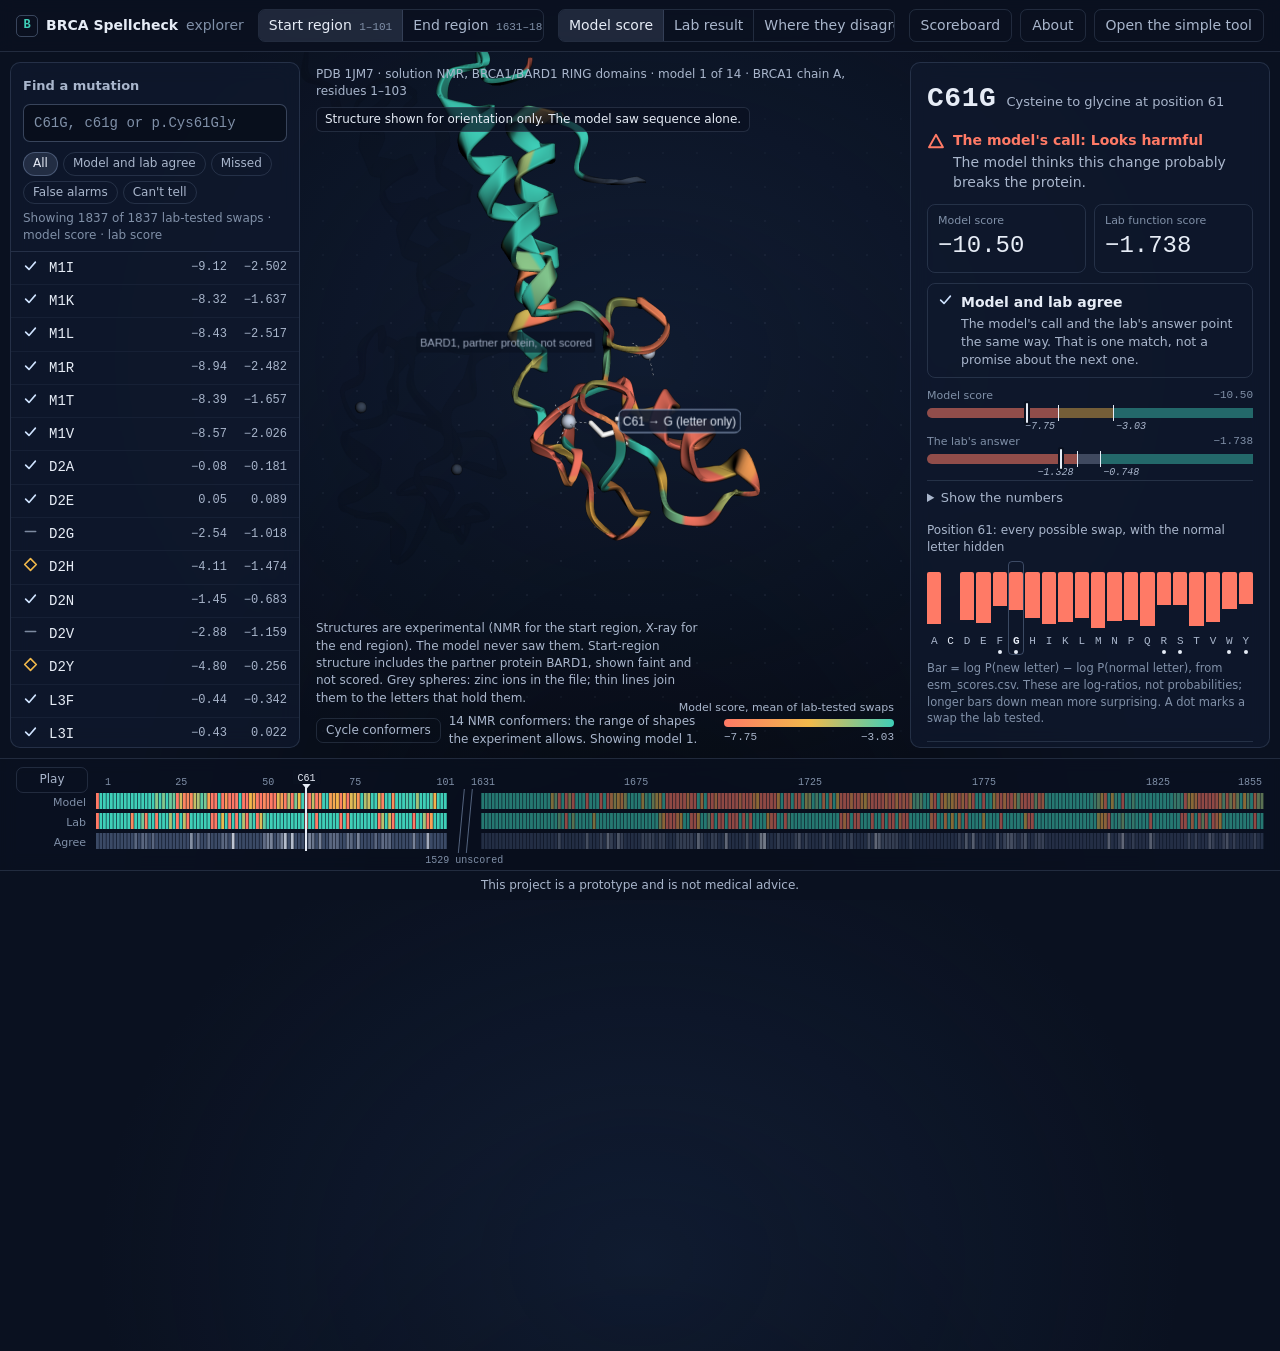
==== explorer/index.html @ a31e1cd8 "Add static explorer: 3D structure, scrubber, readout Co-Authored-By: Claude Opus 5.5 <noreply@anthro" ====
<!doctype html>
<html lang="en">
<head>
<meta charset="utf-8">
<meta name="viewport" content="width=device-width, initial-scale=1">
<title>BRCA Spellcheck Explorer</title>
<meta name="description" content="Explore how a protein language model's calls on BRCA1 swaps compare with lab results. A prototype, not medical advice.">
<link rel="stylesheet" href="style.css">
</head>
<body>
<div id="app">
  <header class="top">
    <div class="brand"><span class="mark" aria-hidden="true">B</span><span>BRCA Spellcheck</span><span class="sub">explorer</span></div>
    <div class="seg" role="group" aria-label="Region">
      <button type="button" data-region="start" class="on">Start region <span class="hint">1–101</span></button>
      <button type="button" data-region="end">End region <span class="hint">1631–1855</span></button>
    </div>
    <div class="seg" role="group" aria-label="Colour by">
      <button type="button" data-mode="model" class="on">Model score</button>
      <button type="button" data-mode="lab">Lab result</button>
      <button type="button" data-mode="disagree">Where they disagree</button>
    </div>
    <div class="actions">
      <button type="button" class="ghost" id="open-score">Scoreboard</button>
      <button type="button" class="ghost" id="open-about">About</button>
      <a class="ghost" id="tool-link" href="#">Open the simple tool</a>
    </div>
  </header>

  <aside class="panel left" aria-label="Find a mutation">
    <h2>Find a mutation</h2>
    <form id="search-form" autocomplete="off">
      <input id="search" type="text" spellcheck="false" placeholder="C61G, c61g or p.Cys61Gly" aria-label="Mutation">
    </form>
    <p id="search-msg" class="msg" role="status"></p>
    <div class="chips" role="group" aria-label="Filter">
      <button type="button" data-filter="all" class="on">All</button>
      <button type="button" data-filter="agree">Model and lab agree</button>
      <button type="button" data-filter="miss">Missed</button>
      <button type="button" data-filter="alarm">False alarms</button>
      <button type="button" data-filter="cant">Can't tell</button>
    </div>
    <p class="count" id="list-count"></p>
    <ul id="list" class="list"></ul>
  </aside>

  <main class="stage" aria-label="BRCA1 structure">
    <div id="viewer"></div>
    <div id="fallback" hidden><canvas id="ribbon"></canvas></div>
    <div class="stage-head">
      <p class="pdb" id="pdb-caption"></p>
      <p class="orient">Structure shown for orientation only. The model saw sequence alone.</p>
    </div>
    <div class="legend" id="legend"></div>
    <div class="stage-foot">
      <p id="stage-note"></p>
      <div id="flex" class="flex" hidden>
        <button type="button" id="flex-btn" class="ghost small">Cycle conformers</button>
        <span id="flex-label"></span>
      </div>
    </div>
    <div id="tip" class="tip" hidden></div>
  </main>

  <aside class="panel right" aria-label="Readout" id="readout"></aside>

  <section class="scrub" aria-label="Position scrubber">
    <div class="scrub-side">
      <button type="button" id="play" class="ghost small" aria-label="Play sweep">Play</button>
      <span class="rowlab">Model</span><span class="rowlab">Lab</span><span class="rowlab">Agree</span>
    </div>
    <div class="scrub-track"><canvas id="track" tabindex="0" aria-label="Scored positions. Use arrow keys to move."></canvas></div>
  </section>

  <footer class="disclaimer">This project is a prototype and is not medical advice.</footer>
</div>

<div class="overlay" id="score" hidden role="dialog" aria-modal="true" aria-labelledby="score-title">
  <div class="sheet">
    <button type="button" class="close ghost small" data-close>Close</button>
    <div id="score-body"></div>
  </div>
</div>

<div class="overlay" id="about" hidden role="dialog" aria-modal="true" aria-labelledby="about-title">
  <div class="sheet">
    <button type="button" class="close ghost small" data-close>Close</button>
    <div id="about-body"></div>
  </div>
</div>

<div id="intro" hidden>
  <div class="intro-seq" id="intro-seq"></div>
  <p class="intro-cap" id="intro-cap"></p>
  <p class="intro-skip">Click or press any key to skip</p>
</div>

<script src="vendor/3Dmol-min.js"></script>
<script src="verdict.js"></script>
<script src="main.js"></script>
</body>
</html>
---- explorer/style.css ----
:root {
  --bg: #0a1120;
  --bg2: #0e1729;
  --panel: rgba(16, 26, 46, 0.72);
  --panel-solid: #111c31;
  --line: rgba(160, 185, 225, 0.16);
  --line-strong: rgba(160, 185, 225, 0.32);
  --ink: #e6ecf6;
  --ink2: #a9b6cc;
  --ink3: #8090a8;
  --harmful: #ff7a66;
  --harmless: #3fcfb8;
  --cant: #f2b94b;
  --disagree: #9fb0cc;
  --agree: #cfe3ff;
  --untested: #7d8aa1;
  --focus: #8fc2ff;
  --hatch: repeating-linear-gradient(135deg, #9fb0cc 0 3px, #4d5b74 3px 6px);
  --ease: cubic-bezier(0.22, 0.8, 0.24, 1);
  --t1: 150ms;
  --t2: 300ms;
  --t3: 600ms;
  --sans: "Inter", "Segoe UI", system-ui, -apple-system, Roboto, Helvetica, Arial, sans-serif;
  --mono: "JetBrains Mono", "Cascadia Mono", "SF Mono", Consolas, ui-monospace, Menlo, monospace;
  color-scheme: dark;
}

* { box-sizing: border-box; }
[hidden] { display: none !important; }
html, body { height: 100%; margin: 0; }
body {
  background:
    radial-gradient(ellipse at 50% 40%, rgba(40, 70, 120, 0.22), transparent 60%),
    radial-gradient(ellipse at 50% 120%, rgba(0, 0, 0, 0.6), transparent 60%),
    var(--bg);
  color: var(--ink);
  font: 14px/1.45 var(--sans);
  overflow: hidden;
}
body::before {
  content: "";
  position: fixed;
  inset: 0;
  pointer-events: none;
  background-image: radial-gradient(rgba(200, 220, 255, 0.18) 1px, transparent 1.2px);
  background-size: 34px 34px;
  mask-image: radial-gradient(ellipse at center, rgba(0, 0, 0, 0.5), transparent 75%);
}
button, input, a { font: inherit; color: inherit; }
:focus-visible { outline: 2px solid var(--focus); outline-offset: 2px; }
.num, .mono { font-family: var(--mono); font-variant-numeric: tabular-nums; }

#app {
  position: relative;
  height: 100vh;
  display: grid;
  grid-template-columns: 300px 1fr 370px;
  grid-template-rows: 52px 1fr 112px 30px;
  grid-template-areas:
    "top top top"
    "left stage right"
    "scrub scrub scrub"
    "foot foot foot";
}

.top {
  grid-area: top;
  display: flex;
  align-items: center;
  gap: 14px;
  padding: 0 16px;
  border-bottom: 1px solid var(--line);
  background: rgba(10, 17, 32, 0.8);
  backdrop-filter: blur(8px);
  z-index: 5;
}
.brand { display: flex; align-items: center; gap: 8px; font-weight: 600; white-space: nowrap; }
.brand .mark {
  width: 22px; height: 22px; display: grid; place-items: center;
  border: 1px solid var(--line-strong); border-radius: 5px;
  font-family: var(--mono); font-size: 12px; color: var(--harmless);
}
.brand .sub { color: var(--ink3); font-weight: 400; }
.seg { display: flex; border: 1px solid var(--line); border-radius: 7px; overflow: hidden; }
.seg button {
  border: 0; background: transparent; padding: 5px 10px; cursor: pointer; color: var(--ink2);
  border-right: 1px solid var(--line); white-space: nowrap;
  transition: background var(--t1) var(--ease), color var(--t1) var(--ease);
}
.seg button:last-child { border-right: 0; }
.seg button:hover { color: var(--ink); background: rgba(160, 185, 225, 0.06); }
.seg button.on { background: rgba(160, 185, 225, 0.14); color: var(--ink); }
.seg .hint { color: var(--ink3); font-family: var(--mono); font-size: 11px; margin-left: 3px; }
.actions { margin-left: auto; display: flex; gap: 8px; }
.ghost {
  border: 1px solid var(--line); background: transparent; border-radius: 7px;
  padding: 5px 11px; cursor: pointer; text-decoration: none; color: var(--ink2); white-space: nowrap;
  transition: border-color var(--t1) var(--ease), color var(--t1) var(--ease);
}
.ghost:hover { border-color: var(--line-strong); color: var(--ink); }
.ghost.small { padding: 3px 9px; font-size: 12px; }

.panel {
  background: var(--panel);
  backdrop-filter: blur(10px);
  border: 1px solid var(--line);
  border-radius: 10px;
  margin: 10px;
  overflow: hidden;
  z-index: 3;
  animation: slide var(--t3) var(--ease) both;
}
.panel h2 { font-size: 13px; font-weight: 600; margin: 0 0 8px; color: var(--ink2); }
.left { grid-area: left; display: flex; flex-direction: column; padding: 14px 12px 0; margin-right: 0; }
.right { grid-area: right; padding: 16px; margin-left: 0; overflow-y: auto; }
@keyframes slide { from { opacity: 0; transform: translateY(8px); } to { opacity: 1; transform: none; } }

#search {
  width: 100%; padding: 8px 10px; border-radius: 7px; border: 1px solid var(--line-strong);
  background: rgba(5, 10, 20, 0.6); font-family: var(--mono);
}
#search::placeholder { color: var(--ink3); }
.msg { min-height: 0; margin: 6px 0 0; font-size: 12px; color: var(--cant); }
.msg:empty { display: none; }
.chips { display: flex; flex-wrap: wrap; gap: 5px; margin: 10px 0 6px; }
.chips button {
  border: 1px solid var(--line); background: transparent; border-radius: 999px; padding: 2px 9px;
  font-size: 12px; color: var(--ink2); cursor: pointer;
}
.chips button.on { border-color: var(--line-strong); background: rgba(160, 185, 225, 0.14); color: var(--ink); }
.count { margin: 0 0 6px; font-size: 12px; color: var(--ink3); }
.list { list-style: none; margin: 0 -12px; padding: 0; overflow-y: auto; flex: 1; border-top: 1px solid var(--line); }
.list li button {
  width: 100%; display: grid; grid-template-columns: 18px 1fr auto auto; gap: 8px; align-items: center;
  padding: 6px 12px; border: 0; border-bottom: 1px solid rgba(160, 185, 225, 0.06); background: transparent;
  text-align: left; cursor: pointer;
}
.list li button:hover { background: rgba(160, 185, 225, 0.06); }
.list li button.sel { background: rgba(160, 185, 225, 0.14); }
.list .mut { font-family: var(--mono); }
.list .v { font-family: var(--mono); font-size: 12px; color: var(--ink2); font-variant-numeric: tabular-nums; min-width: 52px; text-align: right; }

.ico { width: 15px; height: 15px; fill: none; stroke: currentColor; stroke-width: 1.7; stroke-linejoin: round; stroke-linecap: round; flex: none; }
.st-harmful { color: var(--harmful); }
.st-harmless { color: var(--harmless); }
.st-cant { color: var(--cant); }
.st-agree { color: var(--agree); }
.st-miss, .st-alarm, .st-disagree { color: var(--disagree); }
.st-grey, .st-untested { color: var(--untested); }

.stage { grid-area: stage; position: relative; min-width: 0; min-height: 0; }
#viewer, #fallback { position: absolute; inset: 0; }
#fallback canvas { width: 100%; height: 100%; display: block; }
.stage-head { position: absolute; top: 14px; left: 16px; right: 16px; pointer-events: none; }
.pdb { margin: 0; font-size: 12px; color: var(--ink2); }
.orient {
  display: inline-block; margin: 6px 0 0; padding: 3px 8px; font-size: 12px; color: var(--ink);
  border: 1px solid var(--line); border-radius: 6px; background: rgba(10, 17, 32, 0.7);
}
.stage-foot { position: absolute; left: 16px; right: 200px; bottom: 10px; display: flex; flex-direction: column; gap: 6px; }
.stage-foot p { margin: 0; font-size: 12px; color: var(--ink2); max-width: 60ch; pointer-events: none; }
.flex { display: flex; align-items: center; gap: 8px; font-size: 12px; color: var(--ink2); }
.legend {
  position: absolute; bottom: 12px; right: 16px; display: flex; flex-direction: column; gap: 3px;
  font-size: 11px; color: var(--ink2); text-align: right; pointer-events: none;
}
.legend .bar { width: 170px; height: 8px; border-radius: 4px; margin-left: auto; }
.legend .ends { display: flex; justify-content: space-between; width: 170px; margin-left: auto; font-family: var(--mono); }
.tip {
  position: absolute; pointer-events: none; padding: 4px 8px; border-radius: 6px; font-size: 12px;
  background: var(--panel-solid); border: 1px solid var(--line-strong); font-family: var(--mono); z-index: 4;
  white-space: nowrap;
}

.ro-name { display: flex; align-items: baseline; gap: 10px; }
.ro-name h1 { font-family: var(--mono); font-size: 28px; margin: 0; letter-spacing: 0.02em; font-weight: 600; }
.ro-name span { color: var(--ink2); font-size: 13px; }
.ro-verdict { display: flex; gap: 8px; align-items: flex-start; margin: 10px 0 12px; }
.ro-verdict .ico { width: 18px; height: 18px; margin-top: 2px; }
.ro-verdict b { display: block; }
.ro-verdict p { margin: 2px 0 0; color: var(--ink2); }
.bignums { display: grid; grid-template-columns: 1fr 1fr; gap: 8px; }
.bignum { border: 1px solid var(--line); border-radius: 8px; padding: 8px 10px; }
.bignum .k { font-size: 11px; color: var(--ink3); }
.bignum .n { font-family: var(--mono); font-size: 24px; font-variant-numeric: tabular-nums; }
.bignum .n.na { font-size: 14px; color: var(--ink2); padding: 7px 0; }
.badge {
  display: flex; gap: 8px; align-items: flex-start; margin: 10px 0; padding: 8px 10px;
  border: 1px solid var(--line); border-radius: 8px;
}
.badge b { color: var(--ink); }
.badge p { margin: 2px 0 0; color: var(--ink2); font-size: 12.5px; }
.gauge { margin: 6px 0 4px; }
.gauge .lab { font-size: 11px; color: var(--ink3); display: flex; justify-content: space-between; }
.gtrack { position: relative; height: 10px; border-radius: 5px; margin: 4px 0 16px; overflow: visible; display: flex; }
.gtrack .z { height: 100%; }
.gtrack .z:first-child { border-radius: 5px 0 0 5px; }
.gtrack .z:last-child { border-radius: 0 5px 5px 0; }
.gtrack .cut { position: absolute; top: -3px; bottom: -3px; width: 1px; background: var(--ink); }
.gtrack .cut span { position: absolute; top: 15px; transform: translateX(-100%); padding-right: 3px; font-size: 10px; font-family: var(--mono); color: var(--ink2); white-space: nowrap; }
.gtrack .cut.r span { transform: none; padding: 0 0 0 3px; }
.gtrack .mk {
  position: absolute; top: -5px; width: 2px; height: 20px; background: var(--ink); border-radius: 1px;
  transition: left var(--t3) var(--ease);
  box-shadow: 0 0 0 2px var(--bg);
}
details { border-top: 1px solid var(--line); margin-top: 6px; padding-top: 8px; }
summary { cursor: pointer; color: var(--ink2); font-size: 13px; }
dl { display: grid; grid-template-columns: auto 1fr; gap: 4px 10px; margin: 8px 0 0; font-size: 12.5px; }
dt { color: var(--ink3); }
dd { margin: 0; }
.strip-head { margin: 14px 0 6px; font-size: 12px; color: var(--ink2); }
.strip { display: grid; grid-template-columns: repeat(20, 1fr); gap: 2px; align-items: end; height: 92px; }
.strip button {
  position: relative; height: 100%; border: 0; padding: 0; background: transparent; cursor: pointer;
  display: flex; flex-direction: column; justify-content: flex-end; align-items: center;
}
.strip .barwrap { position: relative; width: 100%; flex: 1; display: flex; align-items: flex-start; }
.strip .bar { width: 100%; border-radius: 2px 2px 0 0; transform-origin: top; transition: transform var(--t3) var(--ease); }
.strip .let { font-family: var(--mono); font-size: 11px; color: var(--ink2); line-height: 16px; }
.strip .dot { width: 4px; height: 4px; border-radius: 50%; background: var(--ink); margin-top: 1px; }
.strip .dot.none { background: transparent; }
.strip button.sel .let { color: var(--ink); font-weight: 700; }
.strip button.sel { outline: 1px solid var(--line-strong); border-radius: 3px; }
.strip button.wt .let { color: var(--ink); }
.strip button.wt .mask { position: absolute; top: 0; left: 0; right: 0; text-align: center; font-family: var(--mono); color: var(--ink3); font-size: 11px; }
.strip-note { font-size: 11.5px; color: var(--ink3); margin: 6px 0 0; }
.note { font-size: 12px; color: var(--ink3); margin: 14px 0 0; border-top: 1px solid var(--line); padding-top: 8px; }

.scrub {
  grid-area: scrub; display: grid; grid-template-columns: 72px 1fr; gap: 8px; padding: 8px 16px 6px;
  border-top: 1px solid var(--line); background: rgba(10, 17, 32, 0.75); backdrop-filter: blur(8px); z-index: 3;
}
.scrub-side { display: grid; grid-template-rows: 26px 20px 20px 20px; align-items: center; font-size: 11px; color: var(--ink3); }
.scrub-side .rowlab { text-align: right; padding-right: 2px; }
.scrub-track { position: relative; min-width: 0; }
#track { width: 100%; height: 100%; display: block; cursor: ew-resize; touch-action: none; }

.disclaimer {
  grid-area: foot; display: flex; align-items: center; justify-content: center; font-size: 12px; color: var(--ink2);
  border-top: 1px solid var(--line); background: var(--bg); z-index: 3;
}

.overlay {
  position: fixed; inset: 0; z-index: 20; display: grid; place-items: center; padding: 16px;
  background: rgba(4, 8, 16, 0.72); backdrop-filter: blur(4px);
  animation: fade var(--t2) var(--ease);
}
.overlay[hidden] { display: none; }
@keyframes fade { from { opacity: 0; } to { opacity: 1; } }
.sheet {
  position: relative; width: min(880px, 100%); max-height: calc(100vh - 32px); overflow-y: auto;
  background: var(--panel-solid); border: 1px solid var(--line-strong); border-radius: 12px; padding: 22px 24px;
}
.sheet h2 { margin: 0 0 4px; font-size: 20px; }
.sheet h3 { margin: 18px 0 6px; font-size: 14px; color: var(--ink2); font-weight: 600; }
.sheet p { color: var(--ink2); margin: 6px 0; }
.close { position: absolute; top: 14px; right: 14px; }
.lead { font-size: 15px; color: var(--ink) !important; }
.arms { display: grid; gap: 12px; margin-top: 14px; }
.arm { display: grid; grid-template-columns: 210px 1fr 1fr; gap: 14px; align-items: center; border-top: 1px solid var(--line); padding-top: 10px; }
.arm .name { font-weight: 600; }
.arm .name span { display: block; font-weight: 400; font-size: 12px; color: var(--ink3); }
.sbar { display: flex; height: 12px; border-radius: 3px; overflow: hidden; background: rgba(160, 185, 225, 0.08); }
.sbar i { display: block; height: 100%; transform-origin: left; animation: grow var(--t3) var(--ease) both; }
@keyframes grow { from { transform: scaleX(0); } to { transform: scaleX(1); } }
.slab { display: flex; justify-content: space-between; font-size: 12px; margin-top: 4px; color: var(--ink2); gap: 6px; flex-wrap: wrap; }
.slab b { font-family: var(--mono); font-variant-numeric: tabular-nums; color: var(--ink); }
.fail { border: 1px solid var(--line); border-radius: 8px; padding: 10px 12px; margin-top: 8px; }
.fail .mono { font-size: 15px; }
.guess { font-size: 12.5px; }
.guess b { color: var(--cant); }
.steps { margin: 6px 0; padding-left: 20px; color: var(--ink2); }
.steps li { margin: 4px 0; }
.two { display: grid; grid-template-columns: 1fr 1fr; gap: 12px; }
.two > div { border: 1px solid var(--line); border-radius: 8px; padding: 10px 12px; }

#intro {
  position: fixed; inset: 0; z-index: 30; background: #050a14; display: flex; flex-direction: column;
  align-items: center; justify-content: center; gap: 22px; cursor: pointer;
  transition: opacity var(--t3) var(--ease);
}
#intro.out { opacity: 0; pointer-events: none; }
.intro-seq { font-family: var(--mono); font-size: clamp(16px, 3vw, 30px); letter-spacing: 0.18em; display: flex; flex-wrap: wrap; justify-content: center; padding: 0 16px; }
.intro-seq span { position: relative; opacity: 0; transition: opacity var(--t1) var(--ease), color var(--t2) var(--ease), transform var(--t2) var(--ease); }
.intro-seq span.in { opacity: 1; }
.intro-seq span.hit { color: var(--harmful); transform: translateY(-2px); }
.intro-seq span .wave { position: absolute; left: -2px; right: 0; bottom: -10px; height: 8px; overflow: visible; }
.intro-seq .pos { position: absolute; top: -18px; left: 50%; transform: translateX(-50%); font-size: 11px; letter-spacing: 0; color: var(--ink3); }
.intro-cap { color: var(--ink); font-size: clamp(15px, 2vw, 20px); margin: 0; min-height: 1.5em; text-align: center; padding: 0 16px; transition: opacity var(--t2) var(--ease); }
.intro-skip { position: absolute; bottom: 18px; color: var(--ink3); font-size: 12px; margin: 0; }

@media (max-width: 1200px) {
  #app { grid-template-columns: 260px 1fr 330px; }
  .seg .hint { display: none; }
  .brand .sub { display: none; }
  .top { gap: 8px; padding: 0 12px; font-size: 13px; }
  .seg button { padding: 4px 8px; }
  .ghost { padding: 4px 8px; }
  .actions { gap: 6px; }
  .stage-foot p { font-size: 11.5px; }
  .stage-foot { right: 16px; }
  .legend { bottom: auto; top: 128px; }
}

@media (max-width: 900px) {
  body { overflow: auto; }
  #app {
    height: auto; min-height: 100vh;
    grid-template-columns: 100%;
    grid-template-rows: auto 45vh auto auto 104px 30px;
    grid-template-areas: "top" "stage" "right" "left" "scrub" "foot";
    padding-bottom: 134px;
  }
  .top { flex-wrap: wrap; padding: 8px 16px; gap: 8px; }
  .actions { margin-left: 0; flex-wrap: wrap; }
  .panel { margin: 10px 16px 0; }
  .left { margin-right: 16px; max-height: 60vh; }
  .right { margin-left: 16px; overflow: visible; }
  .scrub { position: fixed; left: 0; right: 0; bottom: 30px; height: 104px; padding: 6px 16px; }
  .disclaimer { position: fixed; left: 0; right: 0; bottom: 0; height: 30px; text-align: center; padding: 0 16px; font-size: 11px; }
  .legend { display: none; }
  .arm { grid-template-columns: 1fr; }
  .two { grid-template-columns: 1fr; }
  .stage-foot p#stage-note { display: none; }
}

@media (prefers-reduced-motion: reduce) {
  *, *::before, *::after { animation: none !important; transition: none !important; }
}
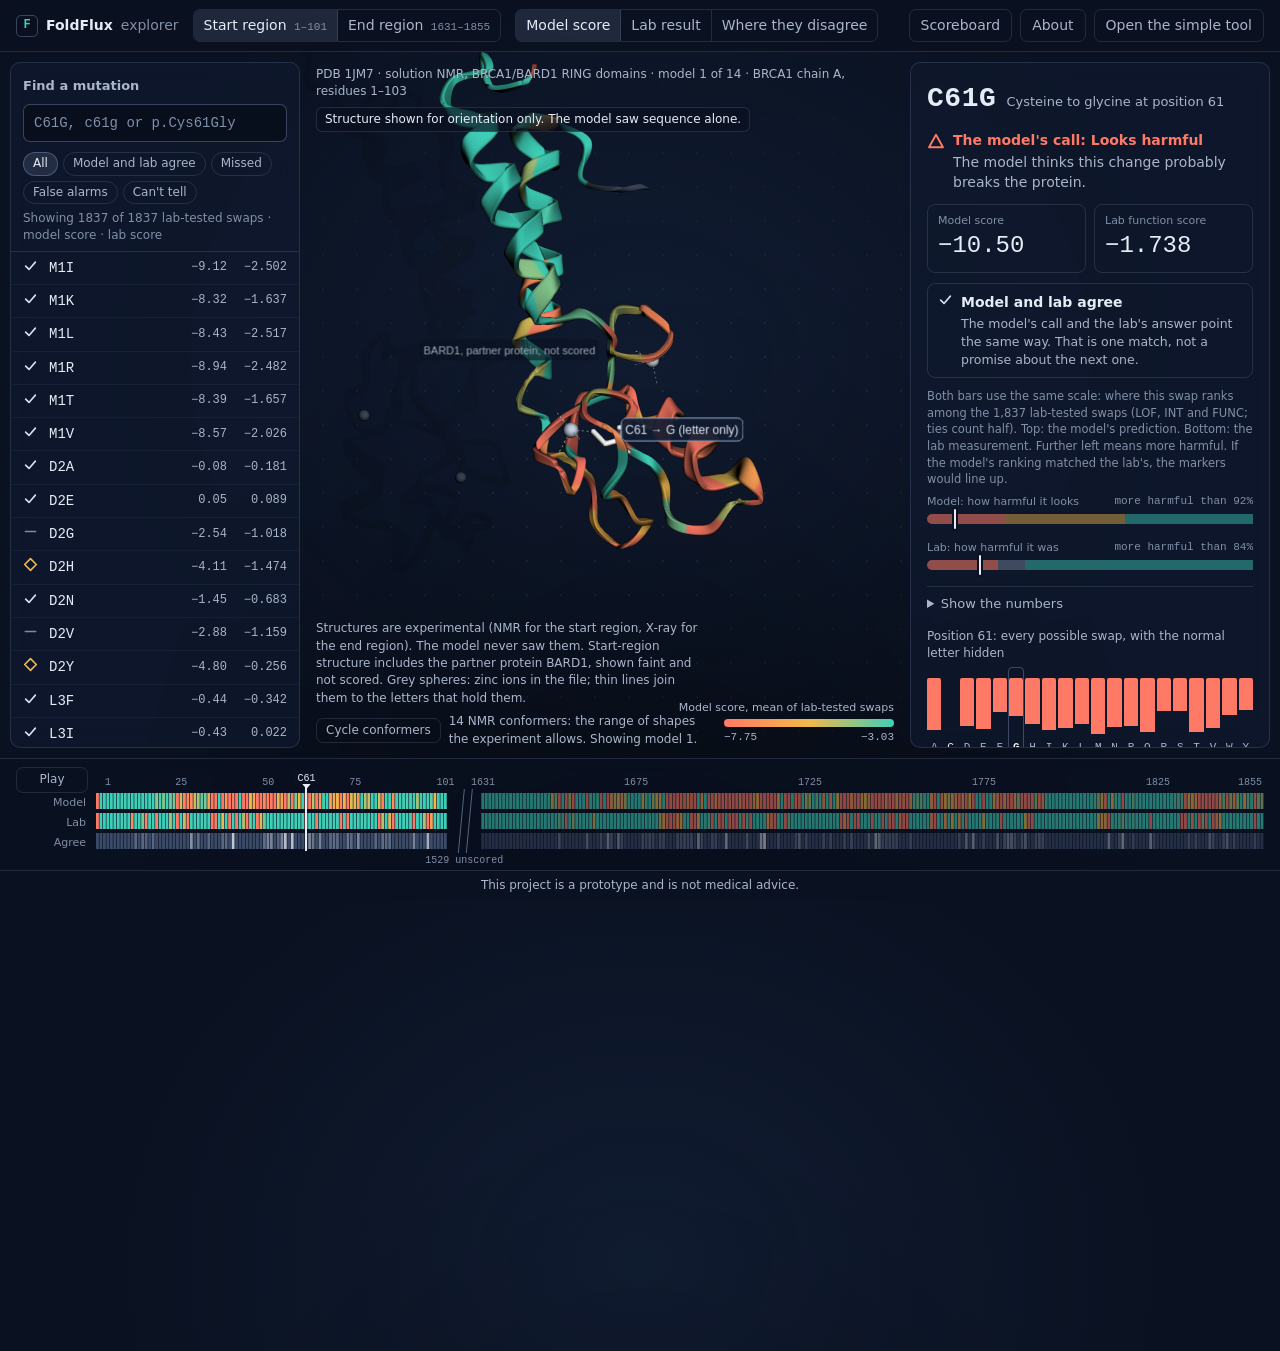
==== commit bc1e729d: "Rename project from BRCA Spellcheck to FoldFlux Replace the project name in the README, write-up, fo" ====
--- a/explorer/index.html
+++ b/explorer/index.html
@@ -3,14 +3,14 @@
 <head>
 <meta charset="utf-8">
 <meta name="viewport" content="width=device-width, initial-scale=1">
-<title>BRCA Spellcheck Explorer</title>
+<title>FoldFlux Explorer</title>
 <meta name="description" content="Explore how a protein language model's calls on BRCA1 swaps compare with lab results. A prototype, not medical advice.">
 <link rel="stylesheet" href="style.css">
 </head>
 <body>
 <div id="app">
   <header class="top">
-    <div class="brand"><span class="mark" aria-hidden="true">B</span><span>BRCA Spellcheck</span><span class="sub">explorer</span></div>
+    <div class="brand"><span class="mark" aria-hidden="true">F</span><span>FoldFlux</span><span class="sub">explorer</span></div>
     <div class="seg" role="group" aria-label="Region">
       <button type="button" data-region="start" class="on">Start region <span class="hint">1–101</span></button>
       <button type="button" data-region="end">End region <span class="hint">1631–1855</span></button>
--- a/explorer/style.css
+++ b/explorer/style.css
@@ -238,7 +238,7 @@
 
 .disclaimer {
   grid-area: foot; display: flex; align-items: center; justify-content: center; font-size: 12px; color: var(--ink2);
-  border-top: 1px solid var(--line); background: var(--bg); z-index: 3;
+  border-top: 1px solid var(--line); background: var(--bg); position: relative; z-index: 40;
 }
 
 .overlay {
